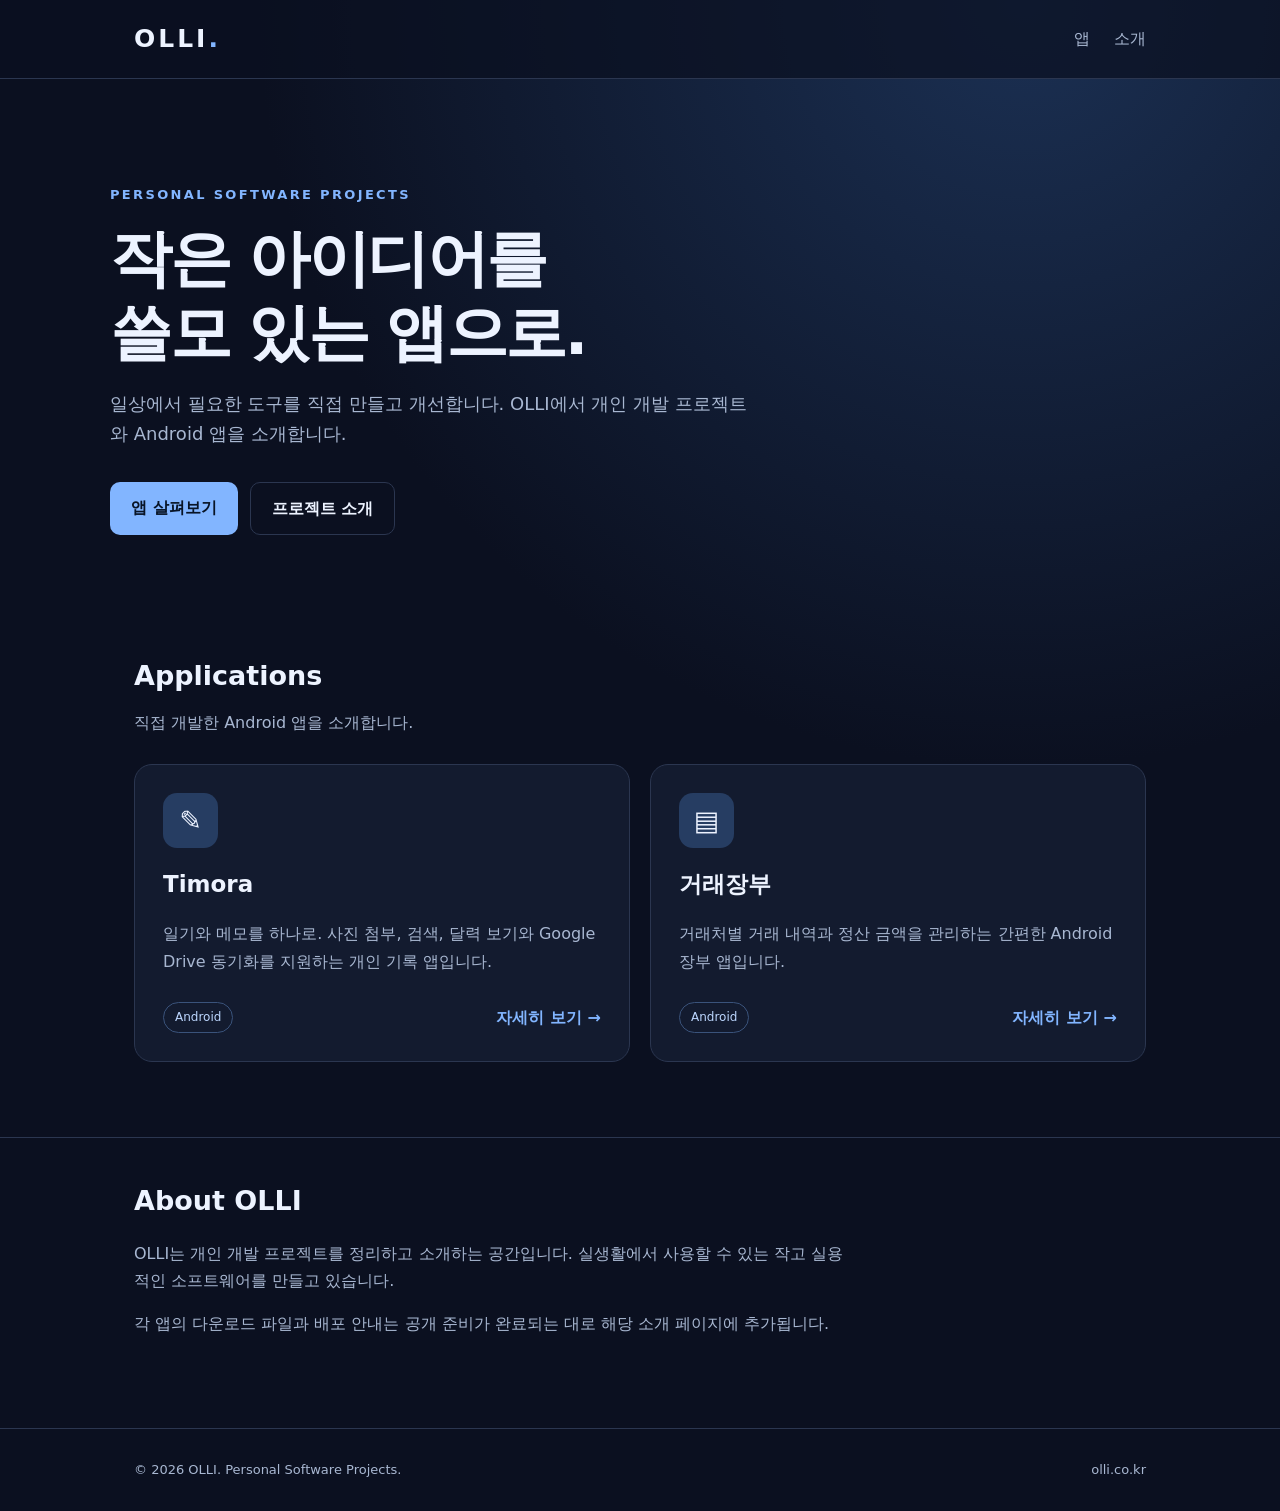
==== index.html @ b08ccfb2 "first" ====
<!doctype html><html lang="ko"><head><meta charset="utf-8"><meta name="viewport" content="width=device-width, initial-scale=1"><meta name="description" content="OLLI 개인 소프트웨어 프로젝트. Android 앱 Timora와 거래장부를 소개합니다."><title>OLLI | Personal Software Projects</title><link rel="stylesheet" href="assets/style.css"></head><body><header class="top"><div class="wrap nav"><a class="brand" href="./">OLLI<span style="color:var(--accent)">.</span></a><nav class="links" aria-label="주 메뉴"><a href="#apps">앱</a><a href="#about">소개</a></nav></div></header><main><div class="wrap hero"><div class="eyebrow">PERSONAL SOFTWARE PROJECTS</div><h1>작은 아이디어를<br>쓸모 있는 앱으로.</h1><p class="lead">일상에서 필요한 도구를 직접 만들고 개선합니다. OLLI에서 개인 개발 프로젝트와 Android 앱을 소개합니다.</p><div class="actions"><a class="btn" href="#apps">앱 살펴보기</a><a class="btn secondary" href="#about">프로젝트 소개</a></div></div><section id="apps"><div class="wrap"><h2 class="section-title">Applications</h2><p class="sub">직접 개발한 Android 앱을 소개합니다.</p><div class="cards"><article class="card"><div class="symbol" aria-hidden="true">✎</div><h3>Timora</h3><p>일기와 메모를 하나로. 사진 첨부, 검색, 달력 보기와 Google Drive 동기화를 지원하는 개인 기록 앱입니다.</p><div class="card-bottom"><span class="pill">Android</span><a href="apps/timora.html">자세히 보기 →</a></div></article><article class="card"><div class="symbol" aria-hidden="true">▤</div><h3>거래장부</h3><p>거래처별 거래 내역과 정산 금액을 관리하는 간편한 Android 장부 앱입니다.</p><div class="card-bottom"><span class="pill">Android</span><a href="apps/ledger.html">자세히 보기 →</a></div></article></div></div></section><section class="about" id="about"><div class="wrap"><h2 class="section-title">About OLLI</h2><p>OLLI는 개인 개발 프로젝트를 정리하고 소개하는 공간입니다. 실생활에서 사용할 수 있는 작고 실용적인 소프트웨어를 만들고 있습니다.</p><p class="muted">각 앱의 다운로드 파일과 배포 안내는 공개 준비가 완료되는 대로 해당 소개 페이지에 추가됩니다.</p></div></section></main><footer><div class="wrap foot"><span>© <span id="year">2026</span> OLLI. Personal Software Projects.</span><span>olli.co.kr</span></div></footer><script src="assets/site.js"></script></body></html>
---- assets/style.css ----
:root{color-scheme:dark;--bg:#0b1020;--panel:#141d32;--line:#2b3650;--text:#edf3ff;--muted:#a8b7d1;--accent:#82b5ff}*{box-sizing:border-box}html{scroll-behavior:smooth}body{margin:0;background:radial-gradient(circle at 80% 0%,#1b3053 0%,var(--bg) 42%);color:var(--text);font:16px/1.7 system-ui,-apple-system,'Noto Sans KR',sans-serif}a{color:inherit;text-decoration:none}a:hover{color:var(--accent)}.wrap{max-width:1060px;margin:auto;padding:0 24px}.top{border-bottom:1px solid var(--line);background:#0b1020b8}.nav{display:flex;align-items:center;justify-content:space-between;min-height:78px}.brand{font-size:25px;font-weight:850;letter-spacing:.12em}.links{display:flex;gap:24px;color:var(--muted)}.hero{padding:105px 0 78px}.eyebrow{color:var(--accent);font-size:13px;font-weight:700;letter-spacing:.18em}.hero h1{font-size:clamp(36px,6vw,62px);line-height:1.2;letter-spacing:-.04em;margin:16px 0}.lead{font-size:18px;color:var(--muted);max-width:650px}.actions{display:flex;gap:12px;flex-wrap:wrap;margin-top:32px}.btn{display:inline-flex;padding:12px 21px;border-radius:10px;background:var(--accent);color:#081426;font-weight:750}.btn:hover{background:#b6d3ff;color:#081426}.btn.secondary{background:transparent;color:var(--text);border:1px solid var(--line)}section{padding:40px 0 75px}.section-title{font-size:27px;margin:0 0 10px}.sub{color:var(--muted);margin:0 0 28px}.cards{display:grid;grid-template-columns:repeat(2,minmax(0,1fr));gap:20px}.card{border:1px solid var(--line);border-radius:18px;background:#141d32dc;padding:28px}.symbol{display:grid;place-items:center;width:55px;height:55px;border-radius:14px;background:#263d62;font-size:27px}.card h3{font-size:23px;margin:17px 0 8px}.card p{color:var(--muted);min-height:60px}.pill{font-size:12px;border:1px solid #3a537b;border-radius:30px;padding:4px 11px;color:#bdd7ff}.card-bottom{display:flex;align-items:center;justify-content:space-between;gap:12px;margin-top:22px}.card-bottom a{color:var(--accent);font-weight:700}.about{border-top:1px solid var(--line)}.about p{max-width:720px;color:var(--muted)}footer{border-top:1px solid var(--line);color:var(--muted);padding:30px 0;font-size:13px}.foot{display:flex;justify-content:space-between;gap:15px}.page-head{padding:75px 0 35px}.page-head h1{font-size:44px;margin:12px 0}.content{max-width:740px;color:var(--muted)}.content h2{color:var(--text);margin-top:40px}.note{border:1px solid var(--line);border-radius:12px;padding:17px 20px;background:var(--panel);margin:28px 0}.back{color:var(--accent);font-weight:700}.muted{color:var(--muted)}@media(max-width:650px){.nav{min-height:68px}.links{gap:14px;font-size:14px}.hero{padding:76px 0 48px}.cards{grid-template-columns:1fr}.foot{flex-direction:column}.card p{min-height:0}.page-head h1{font-size:36px}}
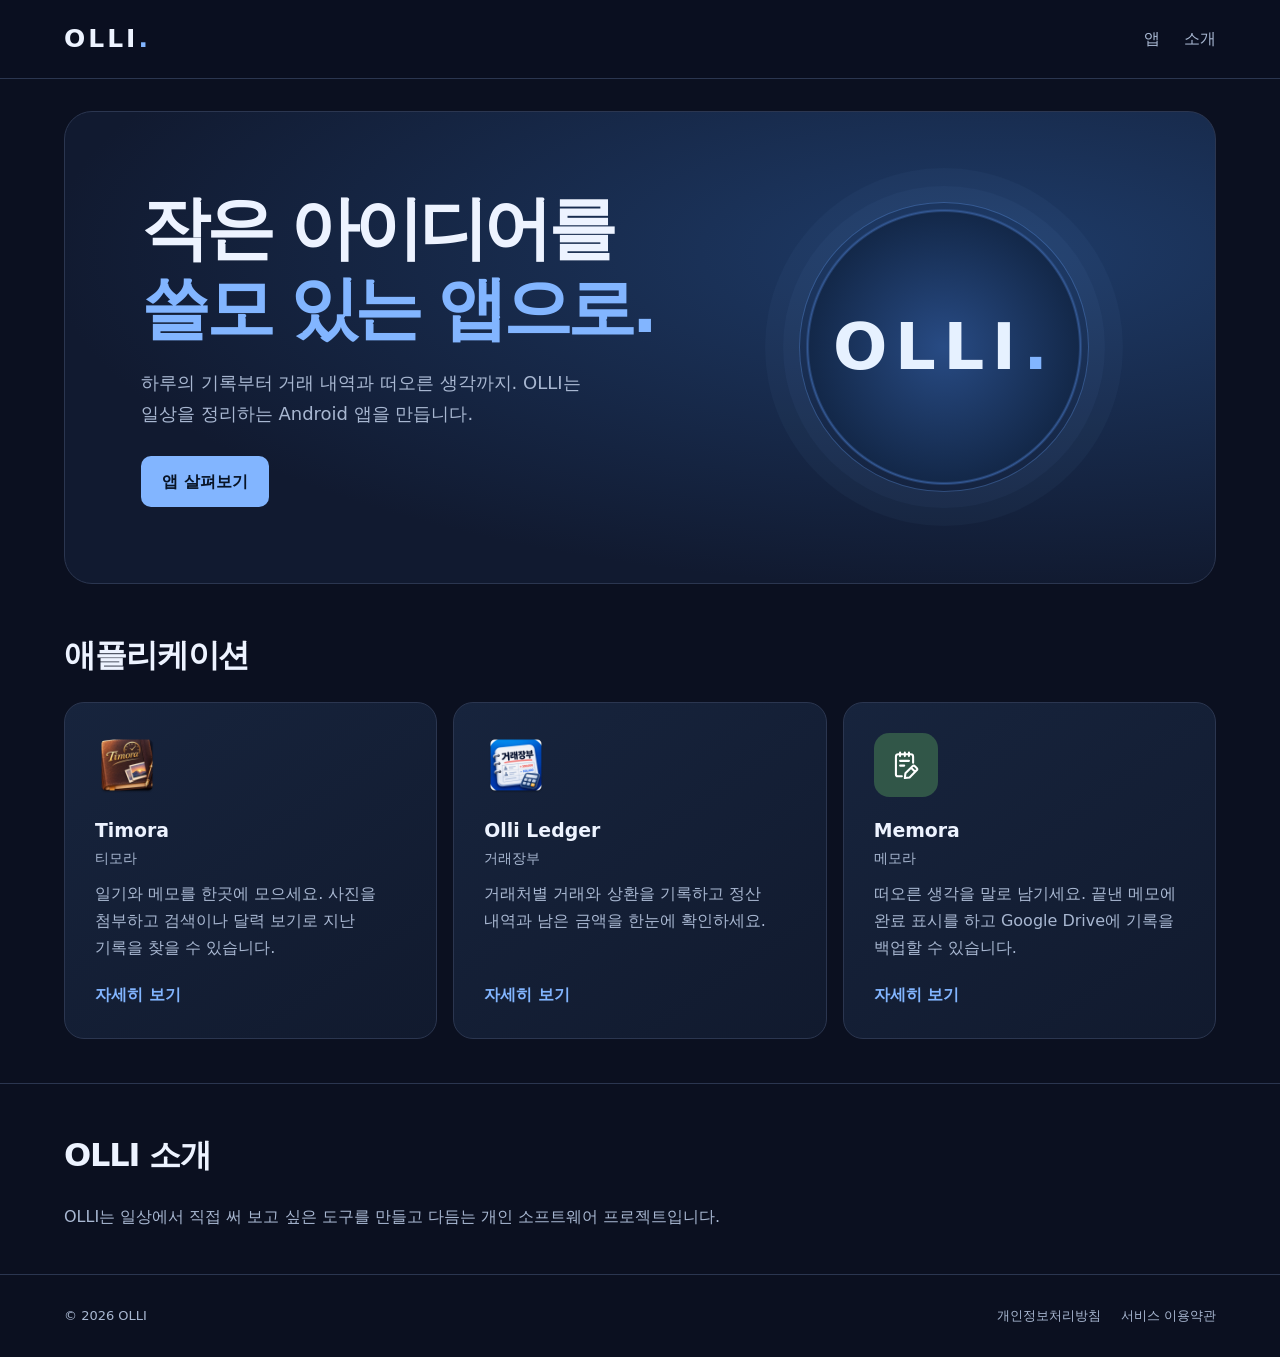
==== commit 417f8406: "리뉴얼" ====
--- a/index.html
+++ b/index.html
@@ -1 +1,77 @@
-<!doctype html><html lang="ko"><head><meta charset="utf-8"><meta name="viewport" content="width=device-width, initial-scale=1"><meta name="description" content="OLLI 개인 소프트웨어 프로젝트. Android 앱 Timora와 거래장부를 소개합니다."><title>OLLI | Personal Software Projects</title><link rel="stylesheet" href="assets/style.css"></head><body><header class="top"><div class="wrap nav"><a class="brand" href="./">OLLI<span style="color:var(--accent)">.</span></a><nav class="links" aria-label="주 메뉴"><a href="#apps">앱</a><a href="#about">소개</a></nav></div></header><main><div class="wrap hero"><div class="eyebrow">PERSONAL SOFTWARE PROJECTS</div><h1>작은 아이디어를<br>쓸모 있는 앱으로.</h1><p class="lead">일상에서 필요한 도구를 직접 만들고 개선합니다. OLLI에서 개인 개발 프로젝트와 Android 앱을 소개합니다.</p><div class="actions"><a class="btn" href="#apps">앱 살펴보기</a><a class="btn secondary" href="#about">프로젝트 소개</a></div></div><section id="apps"><div class="wrap"><h2 class="section-title">Applications</h2><p class="sub">직접 개발한 Android 앱을 소개합니다.</p><div class="cards"><article class="card"><div class="symbol" aria-hidden="true">✎</div><h3>Timora</h3><p>일기와 메모를 하나로. 사진 첨부, 검색, 달력 보기와 Google Drive 동기화를 지원하는 개인 기록 앱입니다.</p><div class="card-bottom"><span class="pill">Android</span><a href="apps/timora.html">자세히 보기 →</a></div></article><article class="card"><div class="symbol" aria-hidden="true">▤</div><h3>거래장부</h3><p>거래처별 거래 내역과 정산 금액을 관리하는 간편한 Android 장부 앱입니다.</p><div class="card-bottom"><span class="pill">Android</span><a href="apps/ledger.html">자세히 보기 →</a></div></article></div></div></section><section class="about" id="about"><div class="wrap"><h2 class="section-title">About OLLI</h2><p>OLLI는 개인 개발 프로젝트를 정리하고 소개하는 공간입니다. 실생활에서 사용할 수 있는 작고 실용적인 소프트웨어를 만들고 있습니다.</p><p class="muted">각 앱의 다운로드 파일과 배포 안내는 공개 준비가 완료되는 대로 해당 소개 페이지에 추가됩니다.</p></div></section></main><footer><div class="wrap foot"><span>© <span id="year">2026</span> OLLI. Personal Software Projects.</span><span>olli.co.kr</span></div></footer><script src="assets/site.js"></script></body></html>
+<!doctype html>
+<html lang="ko">
+<head>
+  <meta charset="utf-8">
+  <meta name="viewport" content="width=device-width, initial-scale=1">
+  <meta name="description" content="개인 기록 앱 티모라, 거래 및 정산 관리 앱 거래장부, 음성인식 메모 앱 메모라를 소개합니다.">
+  <meta property="og:type" content="website">
+  <meta property="og:title" content="OLLI | 일상을 위한 Android 앱">
+  <meta property="og:description" content="개인 기록 앱 티모라, 거래 및 정산 관리 앱 거래장부, 음성인식 메모 앱 메모라를 소개합니다.">
+  <meta property="og:url" content="https://olli.co.kr/">
+  <link rel="canonical" href="https://olli.co.kr/">
+  <link rel="stylesheet" href="assets/style.css">
+  <link rel="stylesheet" href="assets/brand.css">
+  <title>OLLI | 일상을 위한 Android 앱</title>
+</head>
+<body class="brand-site">
+  <header class="top">
+    <div class="wrap nav">
+      <a class="brand" href="./">OLLI<span>.</span></a>
+      <nav class="links" aria-label="주 메뉴"><a href="#apps">앱</a><a href="#about">소개</a></nav>
+    </div>
+  </header>
+  <main>
+    <div class="wrap">
+      <div class="brand-hero home-hero">
+        <div>
+          <h1>작은 아이디어를<br><span>쓸모 있는 앱으로.</span></h1>
+          <p class="lead">하루의 기록부터 거래 내역과 떠오른 생각까지. OLLI는 일상을 정리하는 Android 앱을 만듭니다.</p>
+          <a class="btn" href="#apps">앱 살펴보기</a>
+        </div>
+        <div class="hero-art" aria-hidden="true"><span>OLLI<span>.</span></span></div>
+      </div>
+    </div>
+    <section id="apps" class="brand-section">
+      <div class="wrap">
+        <h2>애플리케이션</h2>
+        <div class="app-grid">
+          <article class="app-card">
+            <img class="app-icon" src="assets/app-icons/timora.webp" width="64" height="64" alt="">
+            <h3>Timora <span>티모라</span></h3>
+            <p>일기와 메모를 한곳에 모으세요. 사진을 첨부하고 검색이나 달력 보기로 지난 기록을 찾을 수 있습니다.</p>
+            <a class="card-link" href="apps/timora.html" aria-label="티모라 자세히 보기">자세히 보기</a>
+          </article>
+          <article class="app-card">
+            <img class="app-icon" src="assets/app-icons/ledger.webp" width="64" height="64" alt="">
+            <h3>Olli Ledger <span>거래장부</span></h3>
+            <p>거래처별 거래와 상환을 기록하고 정산 내역과 남은 금액을 한눈에 확인하세요.</p>
+            <a class="card-link" href="apps/ledger.html" aria-label="거래장부 자세히 보기">자세히 보기</a>
+          </article>
+          <article class="app-card">
+            <img class="app-icon" src="assets/app-icons/memora.svg" width="64" height="64" alt="">
+            <h3>Memora <span>메모라</span></h3>
+            <p>떠오른 생각을 말로 남기세요. 끝낸 메모에 완료 표시를 하고 Google Drive에 기록을 백업할 수 있습니다.</p>
+            <a class="card-link" href="apps/memora.html" aria-label="메모라 자세히 보기">자세히 보기</a>
+          </article>
+        </div>
+      </div>
+    </section>
+    <section id="about" class="brand-section brand-about">
+      <div class="wrap about-layout">
+        <h2>OLLI 소개</h2>
+        <p>OLLI는 일상에서 직접 써 보고 싶은 도구를 만들고 다듬는 개인 소프트웨어 프로젝트입니다.</p>
+      </div>
+    </section>
+  </main>
+  <footer>
+    <div class="wrap foot">
+      <span>© <span id="year">2026</span> OLLI</span>
+      <nav class="footer-links" aria-label="정책">
+        <a href="privacy.html">개인정보처리방침</a>
+        <a href="terms.html">서비스 이용약관</a>
+      </nav>
+    </div>
+  </footer>
+  <script src="assets/site.js" defer></script>
+</body>
+</html>
--- a/assets/brand.css
+++ b/assets/brand.css
@@ -0,0 +1,202 @@
+.brand-site {
+  background: #0b1020;
+}
+.brand-site .wrap {
+  max-width: 1200px;
+}
+.brand-site .brand span, .brand-hero h1 span {
+  color: var(--accent);
+}
+.brand-site a:focus-visible {
+  outline: 2px solid var(--accent);
+  outline-offset: 5px;
+}
+.brand-hero {
+  position: relative;
+  isolation: isolate;
+  overflow: hidden;
+  margin: 32px 0 0;
+  padding: clamp(28px, 6vw, 76px);
+  border: 1px solid var(--line);
+  border-radius: 28px;
+  background: radial-gradient(ellipse at 80% 30%, #1e3b68, transparent 72%), #111a30;
+}
+.home-hero {
+  display: grid;
+  grid-template-columns: 3fr 2fr;
+  align-items: center;
+  gap: 24px;
+}
+.brand-hero h1 {
+  margin: 0;
+  font-size: clamp(2.15rem, 5.4vw, 4.75rem);
+  line-height: 1.16;
+  letter-spacing: -.065em;
+  word-break: keep-all;
+}
+.brand-hero .lead {
+  max-width: 40ch;
+  margin: 20px 0 26px;
+  word-break: keep-all;
+}
+.hero-art {
+  display: grid;
+  place-items: center;
+  justify-self: center;
+  width: min(100%, 290px);
+  aspect-ratio: 1;
+  border: 1px solid #6fa8ff52;
+  border-radius: 50%;
+  background: radial-gradient(circle, #284b84, #132849 66%, #345995 67%, transparent 68%);
+  box-shadow: 0 0 0 16px #82b5ff0a, 0 0 0 34px #82b5ff09;
+  color: #e6f1ff;
+  font-size: clamp(1.8rem, 5vw, 4rem);
+  font-weight: 850;
+  letter-spacing: .12em;
+}
+.hero-art span span {
+  color: var(--accent);
+}
+.brand-section {
+  padding: 44px 0;
+}
+.brand-section h2 {
+  margin: 0 0 20px;
+  font-size: clamp(1.45rem, 3vw, 2rem);
+  letter-spacing: -.035em;
+}
+.app-grid, .screenshot-grid {
+  display: grid;
+  grid-template-columns: repeat(3, minmax(0, 1fr));
+  gap: 16px;
+}
+.app-card, .download-panel {
+  padding: clamp(20px, 3vw, 30px);
+  border: 1px solid var(--line);
+  border-radius: 20px;
+  background: linear-gradient(145deg, #17243d, #111a2e);
+}
+.app-card {
+  display: flex;
+  flex-direction: column;
+  align-items: flex-start;
+}
+.app-icon {
+  display: block;
+  flex: none;
+  border-radius: 24%;
+  object-fit: contain;
+}
+.app-card h3, .screenshot-slot h3 {
+  margin: 0;
+  font-size: 1.18rem;
+  line-height: 1.4;
+}
+.app-card .app-icon {
+  margin-bottom: 20px;
+}
+.app-card h3 span {
+  display: block;
+  margin-top: 4px;
+  color: var(--muted);
+  font-size: .9rem;
+  font-weight: 500;
+}
+.app-card p, .about-layout p, .download-panel p, .screenshot-slot p {
+  color: var(--muted);
+  word-break: keep-all;
+}
+.app-card p {
+  margin: 12px 0 0;
+}
+.card-link {
+  margin-top: auto;
+  padding-top: 20px;
+  color: var(--accent);
+  font-weight: 700;
+}
+.card-link:hover, .footer-links a:hover {
+  text-decoration: underline;
+  text-underline-offset: 4px;
+}
+.brand-about {
+  border-top: 1px solid var(--line);
+}
+.about-layout p {
+  margin: 0;
+}
+.footer-links {
+  display: flex;
+  flex-wrap: wrap;
+  gap: 8px 20px;
+}
+.product-hero .app-icon {
+  margin-bottom: 24px;
+}
+.product-hero h1 span {
+  font-size: .56em;
+  white-space: nowrap;
+}
+.screenshot-grid {
+  grid-template-columns: repeat(2, minmax(0, 1fr));
+}
+.screenshot-slot {
+  display: grid;
+  align-content: center;
+  justify-items: center;
+  min-height: 200px;
+  padding: 20px;
+  border: 1px dashed #4c6387;
+  border-radius: 18px;
+  background: #111a2e;
+  text-align: center;
+}
+.screenshot-slot p, .download-panel p {
+  margin: 8px 0 0;
+}
+.screenshot-grid img {
+  display: block;
+  max-width: 100%;
+  height: auto;
+  border-radius: 18px;
+}
+.release-info {
+  display: flex;
+  flex-wrap: wrap;
+  gap: 12px 40px;
+  margin: 0 0 16px;
+}
+.release-info dt, .release-info dd span {
+  color: var(--muted);
+  font-size: .875rem;
+}
+.release-info dd {
+  margin: 2px 0 0;
+}
+@media (max-width: 1023px) {
+  .app-grid {
+    grid-template-columns: repeat(2, minmax(0, 1fr));
+  }
+}
+@media (max-width: 650px) {
+  .brand-site .wrap {
+    padding-inline: 18px;
+  }
+  .brand-hero {
+    margin-top: 20px;
+  }
+  .home-hero, .app-grid, .screenshot-grid {
+    grid-template-columns: 1fr;
+  }
+  .hero-art {
+    display: none;
+  }
+  .brand-section {
+    padding: 32px 0;
+  }
+}
+@media (prefers-reduced-motion: reduce) {
+  html:has(.brand-site) {
+    scroll-behavior: auto;
+  }
+}
